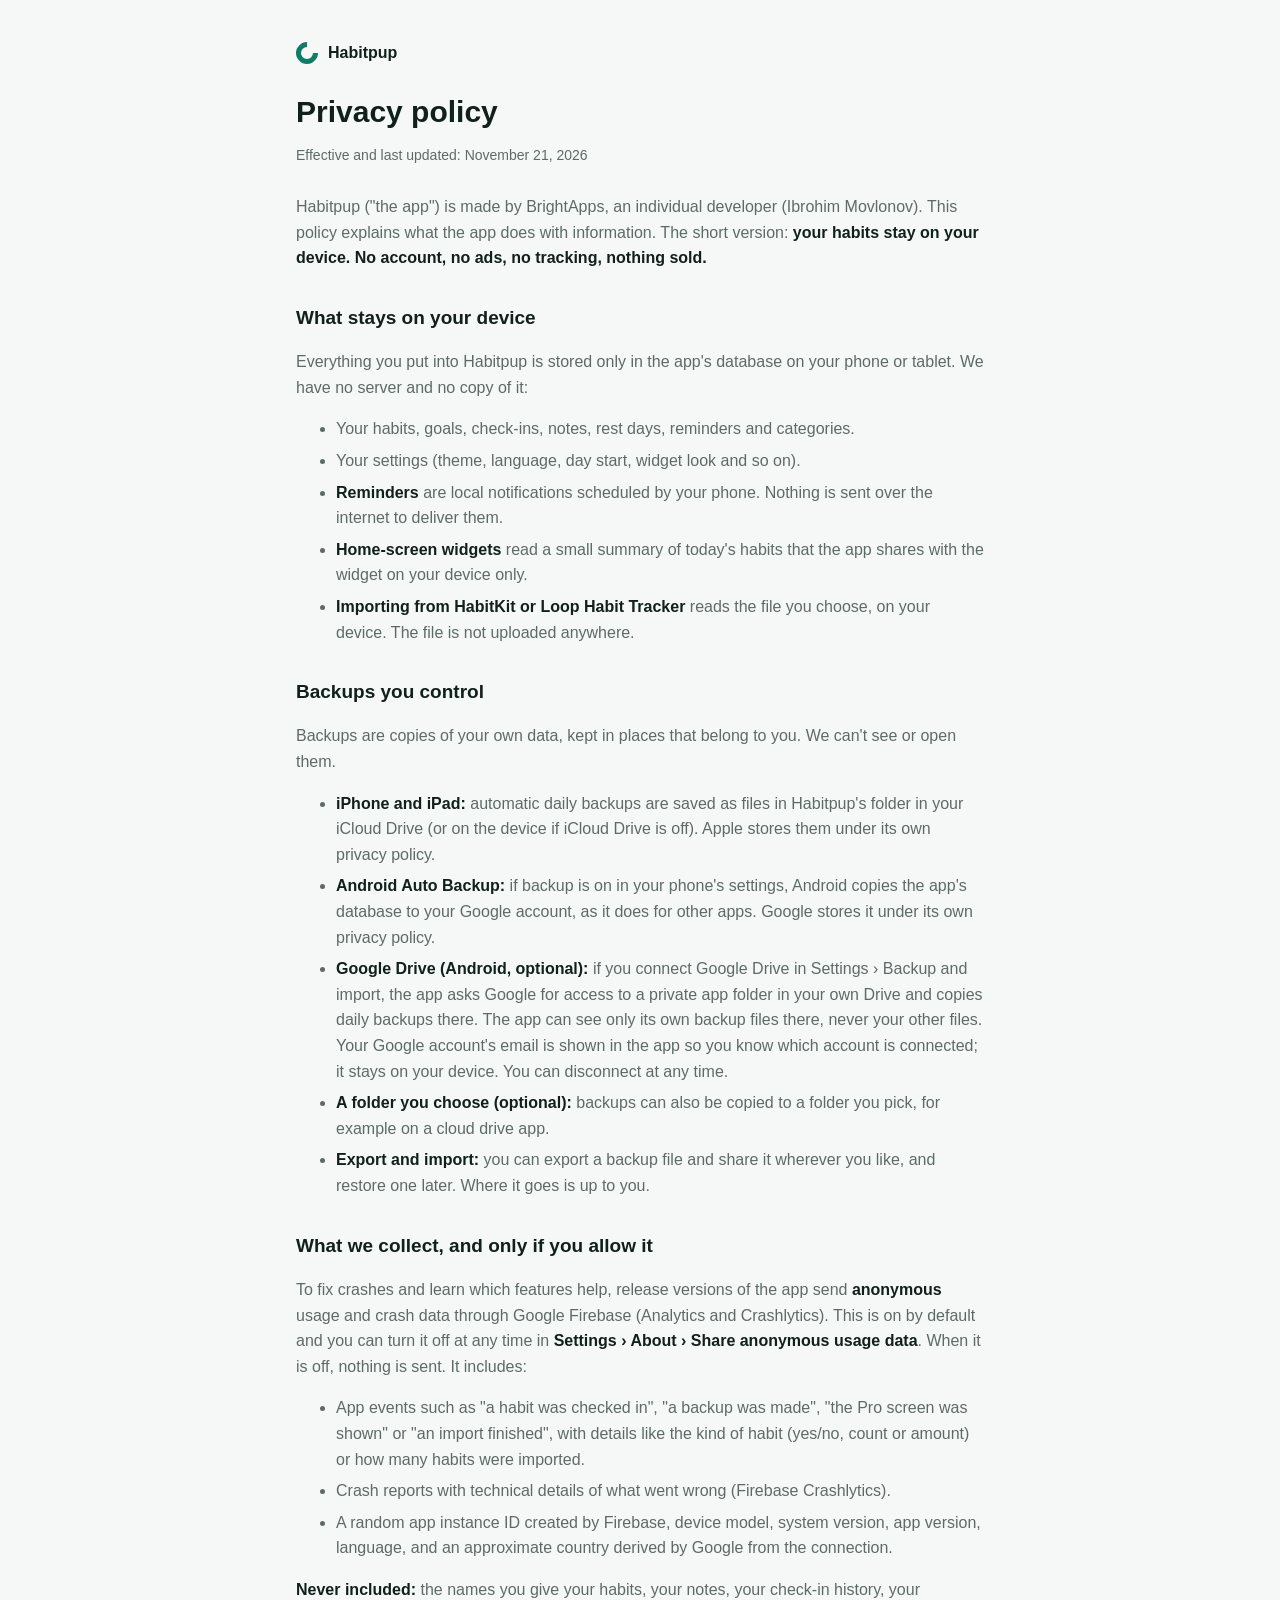
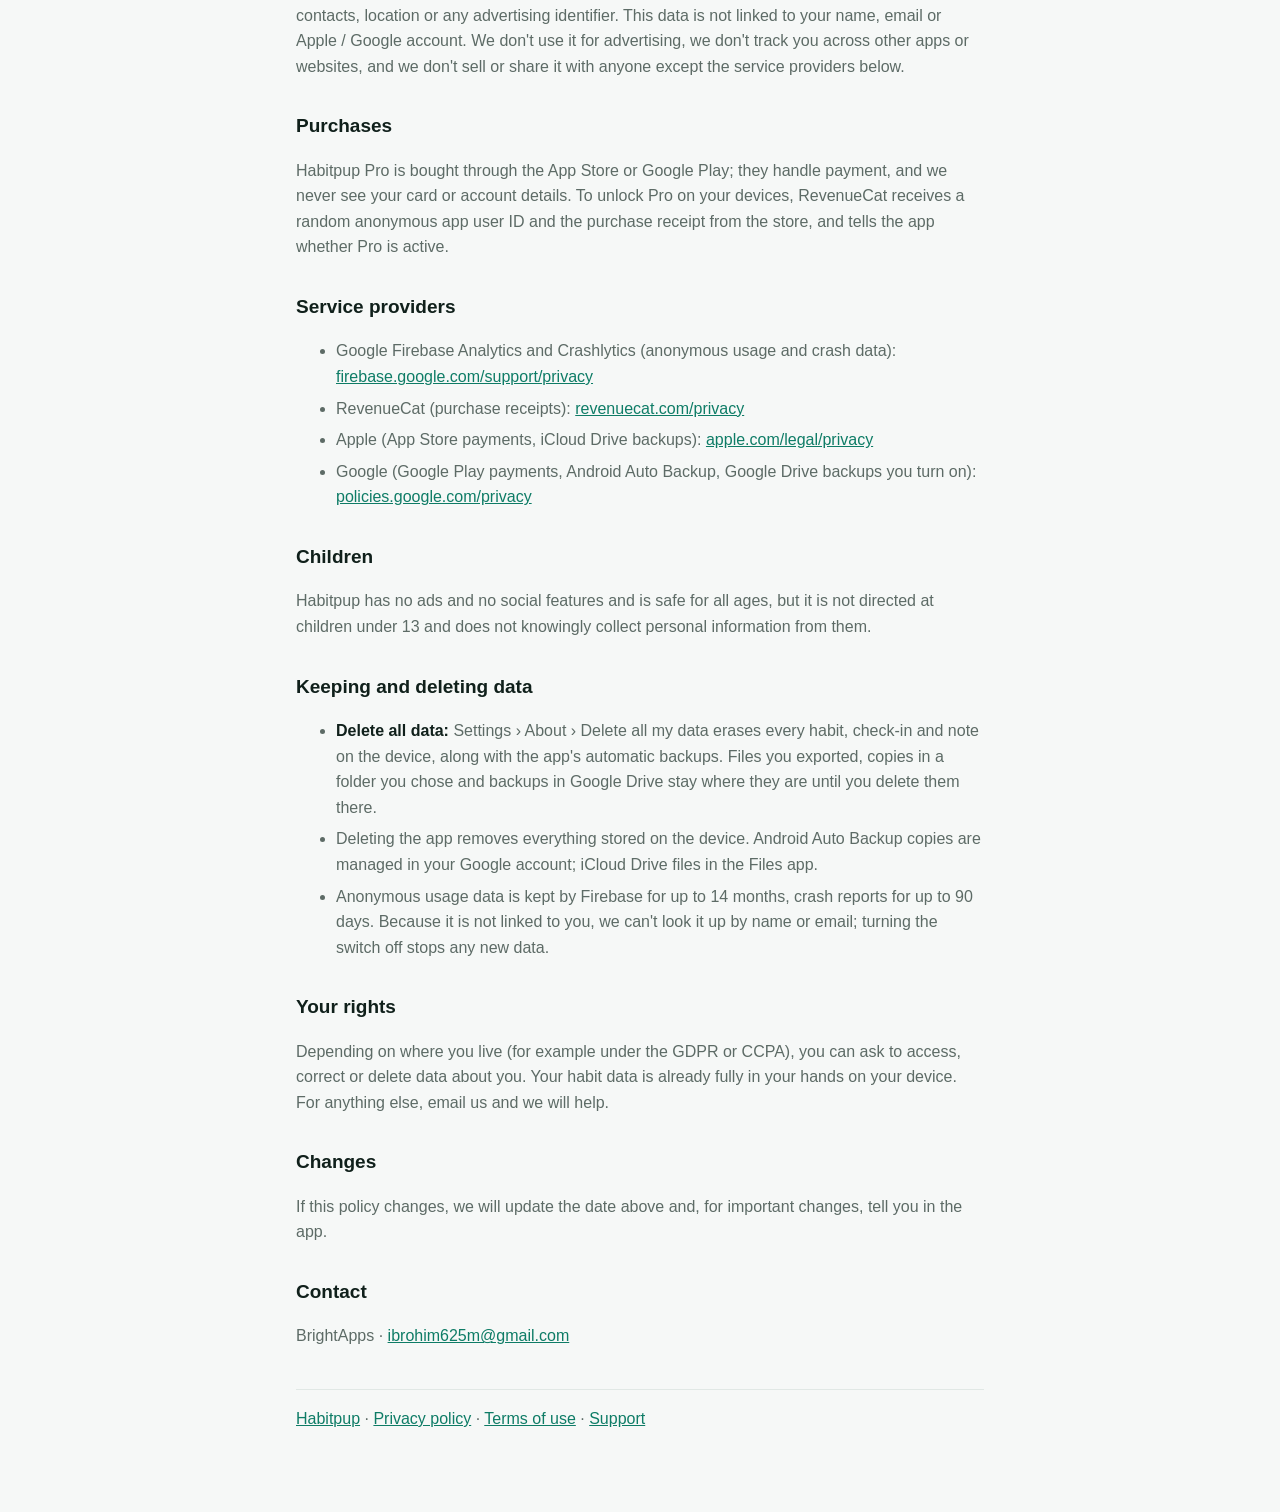
==== privacy/index.html @ d13ddb2b "Habitpup legal pages: privacy, terms, support" ====
<!doctype html>
<html lang="en"><head><meta charset="utf-8"><meta name="viewport" content="width=device-width,initial-scale=1">
<title>Habitpup Privacy</title><meta name="description" content="How Habitpup handles your data: habits stay on your device, no account, no ads.">
<link rel="stylesheet" href="../style.css"></head>
<body><main>
<div class="brand"><span class="ring"></span>Habitpup</div>
<h1>Privacy policy</h1>
<p class="meta">Effective and last updated: November 21, 2026</p>

<p>Habitpup ("the app") is made by BrightApps, an individual developer (Ibrohim Movlonov). This policy explains what the app does with information. The short version: <strong>your habits stay on your device. No account, no ads, no tracking, nothing sold.</strong></p>

<h2>What stays on your device</h2>
<p>Everything you put into Habitpup is stored only in the app's database on your phone or tablet. We have no server and no copy of it:</p>
<ul>
<li>Your habits, goals, check-ins, notes, rest days, reminders and categories.</li>
<li>Your settings (theme, language, day start, widget look and so on).</li>
<li><strong>Reminders</strong> are local notifications scheduled by your phone. Nothing is sent over the internet to deliver them.</li>
<li><strong>Home-screen widgets</strong> read a small summary of today's habits that the app shares with the widget on your device only.</li>
<li><strong>Importing from HabitKit or Loop Habit Tracker</strong> reads the file you choose, on your device. The file is not uploaded anywhere.</li>
</ul>

<h2>Backups you control</h2>
<p>Backups are copies of your own data, kept in places that belong to you. We can't see or open them.</p>
<ul>
<li><strong>iPhone and iPad:</strong> automatic daily backups are saved as files in Habitpup's folder in your iCloud Drive (or on the device if iCloud Drive is off). Apple stores them under its own privacy policy.</li>
<li><strong>Android Auto Backup:</strong> if backup is on in your phone's settings, Android copies the app's database to your Google account, as it does for other apps. Google stores it under its own privacy policy.</li>
<li><strong>Google Drive (Android, optional):</strong> if you connect Google Drive in Settings › Backup and import, the app asks Google for access to a private app folder in your own Drive and copies daily backups there. The app can see only its own backup files there, never your other files. Your Google account's email is shown in the app so you know which account is connected; it stays on your device. You can disconnect at any time.</li>
<li><strong>A folder you choose (optional):</strong> backups can also be copied to a folder you pick, for example on a cloud drive app.</li>
<li><strong>Export and import:</strong> you can export a backup file and share it wherever you like, and restore one later. Where it goes is up to you.</li>
</ul>

<h2>What we collect, and only if you allow it</h2>
<p>To fix crashes and learn which features help, release versions of the app send <strong>anonymous</strong> usage and crash data through Google Firebase (Analytics and Crashlytics). This is on by default and you can turn it off at any time in <strong>Settings › About › Share anonymous usage data</strong>. When it is off, nothing is sent. It includes:</p>
<ul>
<li>App events such as "a habit was checked in", "a backup was made", "the Pro screen was shown" or "an import finished", with details like the kind of habit (yes/no, count or amount) or how many habits were imported.</li>
<li>Crash reports with technical details of what went wrong (Firebase Crashlytics).</li>
<li>A random app instance ID created by Firebase, device model, system version, app version, language, and an approximate country derived by Google from the connection.</li>
</ul>
<p><strong>Never included:</strong> the names you give your habits, your notes, your check-in history, your contacts, location or any advertising identifier. This data is not linked to your name, email or Apple / Google account. We don't use it for advertising, we don't track you across other apps or websites, and we don't sell or share it with anyone except the service providers below.</p>

<h2>Purchases</h2>
<p>Habitpup Pro is bought through the App Store or Google Play; they handle payment, and we never see your card or account details. To unlock Pro on your devices, RevenueCat receives a random anonymous app user ID and the purchase receipt from the store, and tells the app whether Pro is active.</p>

<h2>Service providers</h2>
<ul>
<li>Google Firebase Analytics and Crashlytics (anonymous usage and crash data): <a href="https://firebase.google.com/support/privacy">firebase.google.com/support/privacy</a></li>
<li>RevenueCat (purchase receipts): <a href="https://www.revenuecat.com/privacy">revenuecat.com/privacy</a></li>
<li>Apple (App Store payments, iCloud Drive backups): <a href="https://www.apple.com/legal/privacy/">apple.com/legal/privacy</a></li>
<li>Google (Google Play payments, Android Auto Backup, Google Drive backups you turn on): <a href="https://policies.google.com/privacy">policies.google.com/privacy</a></li>
</ul>

<h2>Children</h2>
<p>Habitpup has no ads and no social features and is safe for all ages, but it is not directed at children under 13 and does not knowingly collect personal information from them.</p>

<h2>Keeping and deleting data</h2>
<ul>
<li><strong>Delete all data:</strong> Settings › About › Delete all my data erases every habit, check-in and note on the device, along with the app's automatic backups. Files you exported, copies in a folder you chose and backups in Google Drive stay where they are until you delete them there.</li>
<li>Deleting the app removes everything stored on the device. Android Auto Backup copies are managed in your Google account; iCloud Drive files in the Files app.</li>
<li>Anonymous usage data is kept by Firebase for up to 14 months, crash reports for up to 90 days. Because it is not linked to you, we can't look it up by name or email; turning the switch off stops any new data.</li>
</ul>

<h2>Your rights</h2>
<p>Depending on where you live (for example under the GDPR or CCPA), you can ask to access, correct or delete data about you. Your habit data is already fully in your hands on your device. For anything else, email us and we will help.</p>

<h2>Changes</h2>
<p>If this policy changes, we will update the date above and, for important changes, tell you in the app.</p>

<h2>Contact</h2>
<p>BrightApps · <a href="mailto:ibrohim625m@gmail.com">ibrohim625m@gmail.com</a></p>
<hr><p><a href="../">Habitpup</a> · <a href="../privacy/">Privacy policy</a> · <a href="../terms/">Terms of use</a> · <a href="../support/">Support</a></p>
</main></body></html>
---- style.css ----
:root{--bg:#0B1411;--text:#EEF5F2;--text2:#A2B2AC;--line:#1E2C27;--accent:#3FE0B0}
@media (prefers-color-scheme:light){:root{--bg:#F6F8F7;--text:#10201B;--text2:#5D6B66;--line:#E1E8E5;--accent:#0E7C66}}
*{box-sizing:border-box}
body{margin:0;background:var(--bg);color:var(--text);font:16px/1.6 -apple-system,BlinkMacSystemFont,"Segoe UI",Inter,Roboto,sans-serif}
main{max-width:720px;margin:0 auto;padding:40px 16px 64px}
h1{font-size:30px;line-height:1.2;margin:0 0 6px}
h2{font-size:19px;margin:32px 0 8px}
p,li{color:var(--text2)}
li{margin-bottom:6px}
strong{color:var(--text)}
a{color:var(--accent)}
table{border-collapse:collapse;width:100%;margin:8px 0 16px;font-size:15px}
th,td{text-align:left;padding:8px 10px;border-bottom:1px solid var(--line);color:var(--text2);vertical-align:top}
th{color:var(--text)}
.meta{color:var(--text2);font-size:14px;margin-bottom:28px}
.brand{display:flex;align-items:center;gap:10px;font-weight:600;margin-bottom:28px}
.ring{width:22px;height:22px;border-radius:50%;border:5px solid var(--accent);border-right-color:transparent;transform:rotate(-45deg)}
hr{border:0;border-top:1px solid var(--line);margin:40px 0 16px}
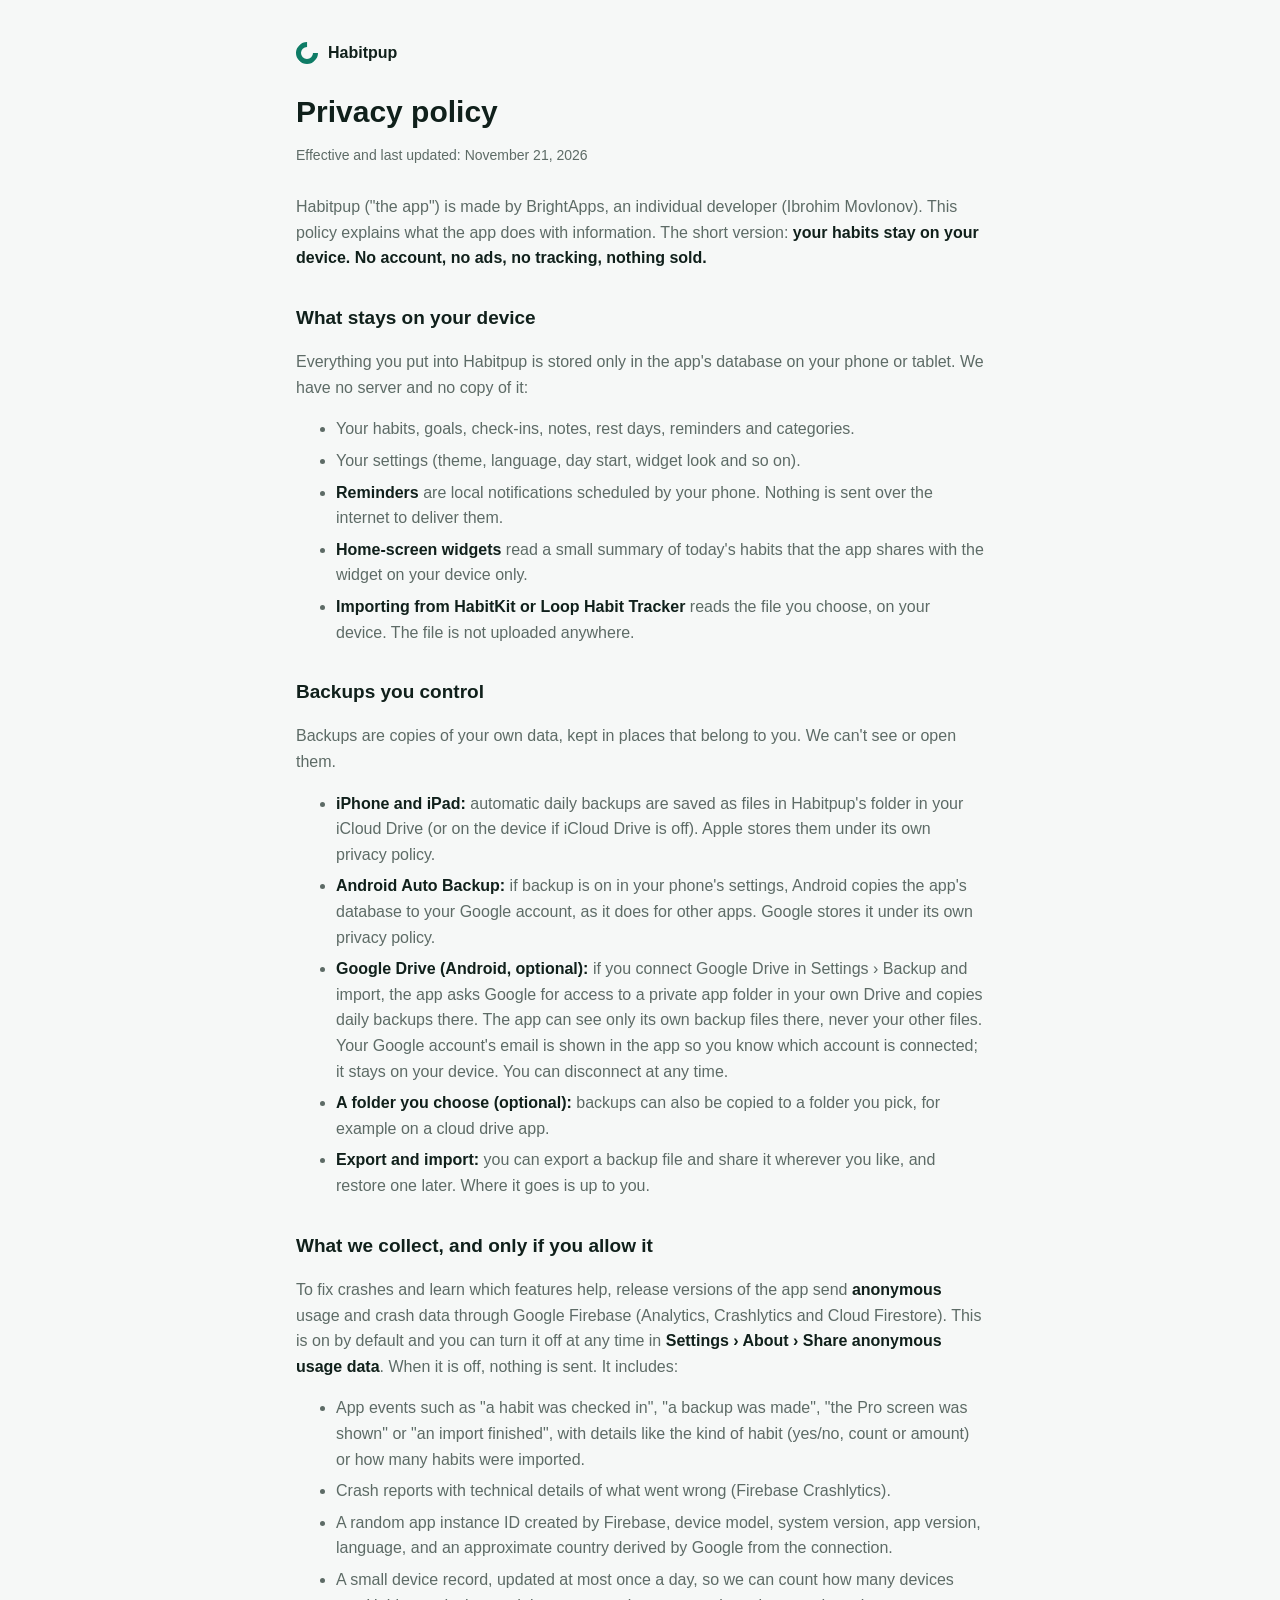
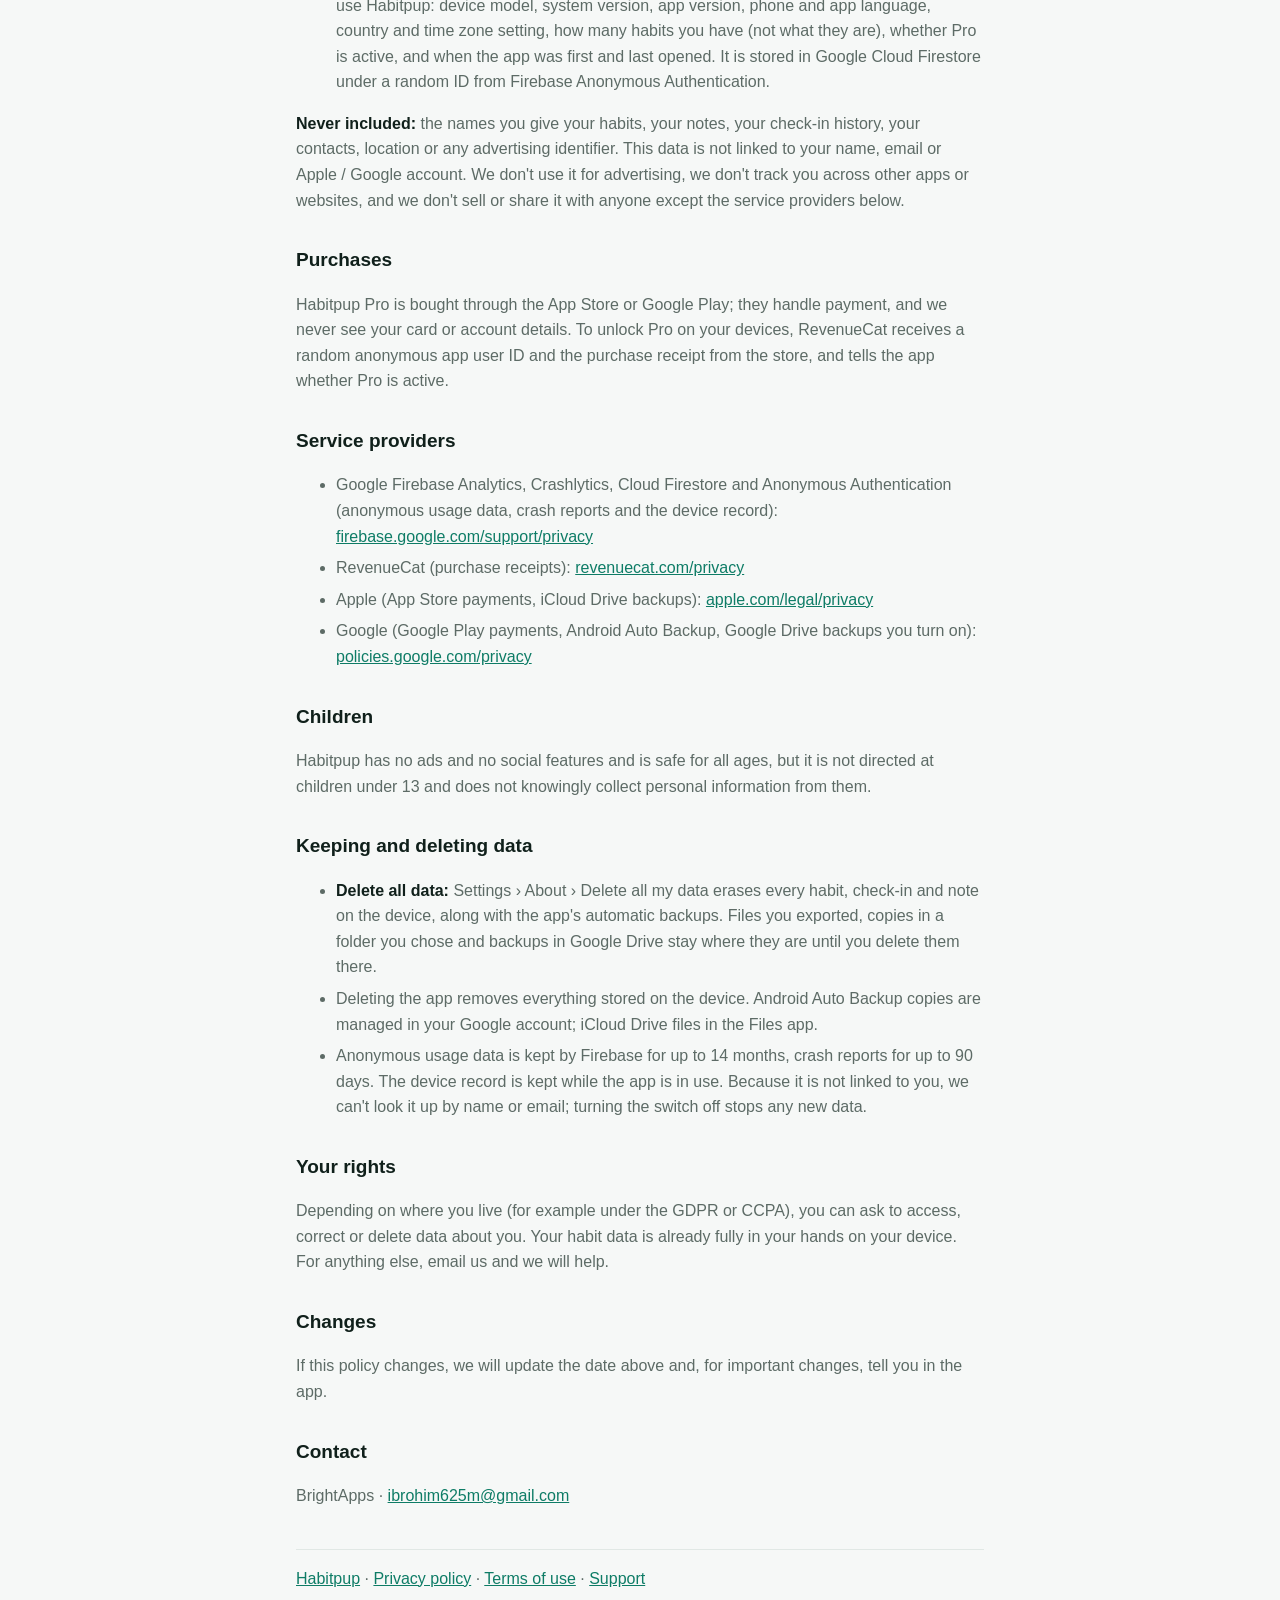
==== commit 4b12966c: "Privacy: device record in Firestore" ====
--- a/privacy/index.html
+++ b/privacy/index.html
@@ -30,11 +30,12 @@
 </ul>
 
 <h2>What we collect, and only if you allow it</h2>
-<p>To fix crashes and learn which features help, release versions of the app send <strong>anonymous</strong> usage and crash data through Google Firebase (Analytics and Crashlytics). This is on by default and you can turn it off at any time in <strong>Settings › About › Share anonymous usage data</strong>. When it is off, nothing is sent. It includes:</p>
+<p>To fix crashes and learn which features help, release versions of the app send <strong>anonymous</strong> usage and crash data through Google Firebase (Analytics, Crashlytics and Cloud Firestore). This is on by default and you can turn it off at any time in <strong>Settings › About › Share anonymous usage data</strong>. When it is off, nothing is sent. It includes:</p>
 <ul>
 <li>App events such as "a habit was checked in", "a backup was made", "the Pro screen was shown" or "an import finished", with details like the kind of habit (yes/no, count or amount) or how many habits were imported.</li>
 <li>Crash reports with technical details of what went wrong (Firebase Crashlytics).</li>
 <li>A random app instance ID created by Firebase, device model, system version, app version, language, and an approximate country derived by Google from the connection.</li>
+<li>A small device record, updated at most once a day, so we can count how many devices use Habitpup: device model, system version, app version, phone and app language, country and time zone setting, how many habits you have (not what they are), whether Pro is active, and when the app was first and last opened. It is stored in Google Cloud Firestore under a random ID from Firebase Anonymous Authentication.</li>
 </ul>
 <p><strong>Never included:</strong> the names you give your habits, your notes, your check-in history, your contacts, location or any advertising identifier. This data is not linked to your name, email or Apple / Google account. We don't use it for advertising, we don't track you across other apps or websites, and we don't sell or share it with anyone except the service providers below.</p>
 
@@ -43,7 +44,7 @@
 
 <h2>Service providers</h2>
 <ul>
-<li>Google Firebase Analytics and Crashlytics (anonymous usage and crash data): <a href="https://firebase.google.com/support/privacy">firebase.google.com/support/privacy</a></li>
+<li>Google Firebase Analytics, Crashlytics, Cloud Firestore and Anonymous Authentication (anonymous usage data, crash reports and the device record): <a href="https://firebase.google.com/support/privacy">firebase.google.com/support/privacy</a></li>
 <li>RevenueCat (purchase receipts): <a href="https://www.revenuecat.com/privacy">revenuecat.com/privacy</a></li>
 <li>Apple (App Store payments, iCloud Drive backups): <a href="https://www.apple.com/legal/privacy/">apple.com/legal/privacy</a></li>
 <li>Google (Google Play payments, Android Auto Backup, Google Drive backups you turn on): <a href="https://policies.google.com/privacy">policies.google.com/privacy</a></li>
@@ -56,7 +57,7 @@
 <ul>
 <li><strong>Delete all data:</strong> Settings › About › Delete all my data erases every habit, check-in and note on the device, along with the app's automatic backups. Files you exported, copies in a folder you chose and backups in Google Drive stay where they are until you delete them there.</li>
 <li>Deleting the app removes everything stored on the device. Android Auto Backup copies are managed in your Google account; iCloud Drive files in the Files app.</li>
-<li>Anonymous usage data is kept by Firebase for up to 14 months, crash reports for up to 90 days. Because it is not linked to you, we can't look it up by name or email; turning the switch off stops any new data.</li>
+<li>Anonymous usage data is kept by Firebase for up to 14 months, crash reports for up to 90 days. The device record is kept while the app is in use. Because it is not linked to you, we can't look it up by name or email; turning the switch off stops any new data.</li>
 </ul>
 
 <h2>Your rights</h2>
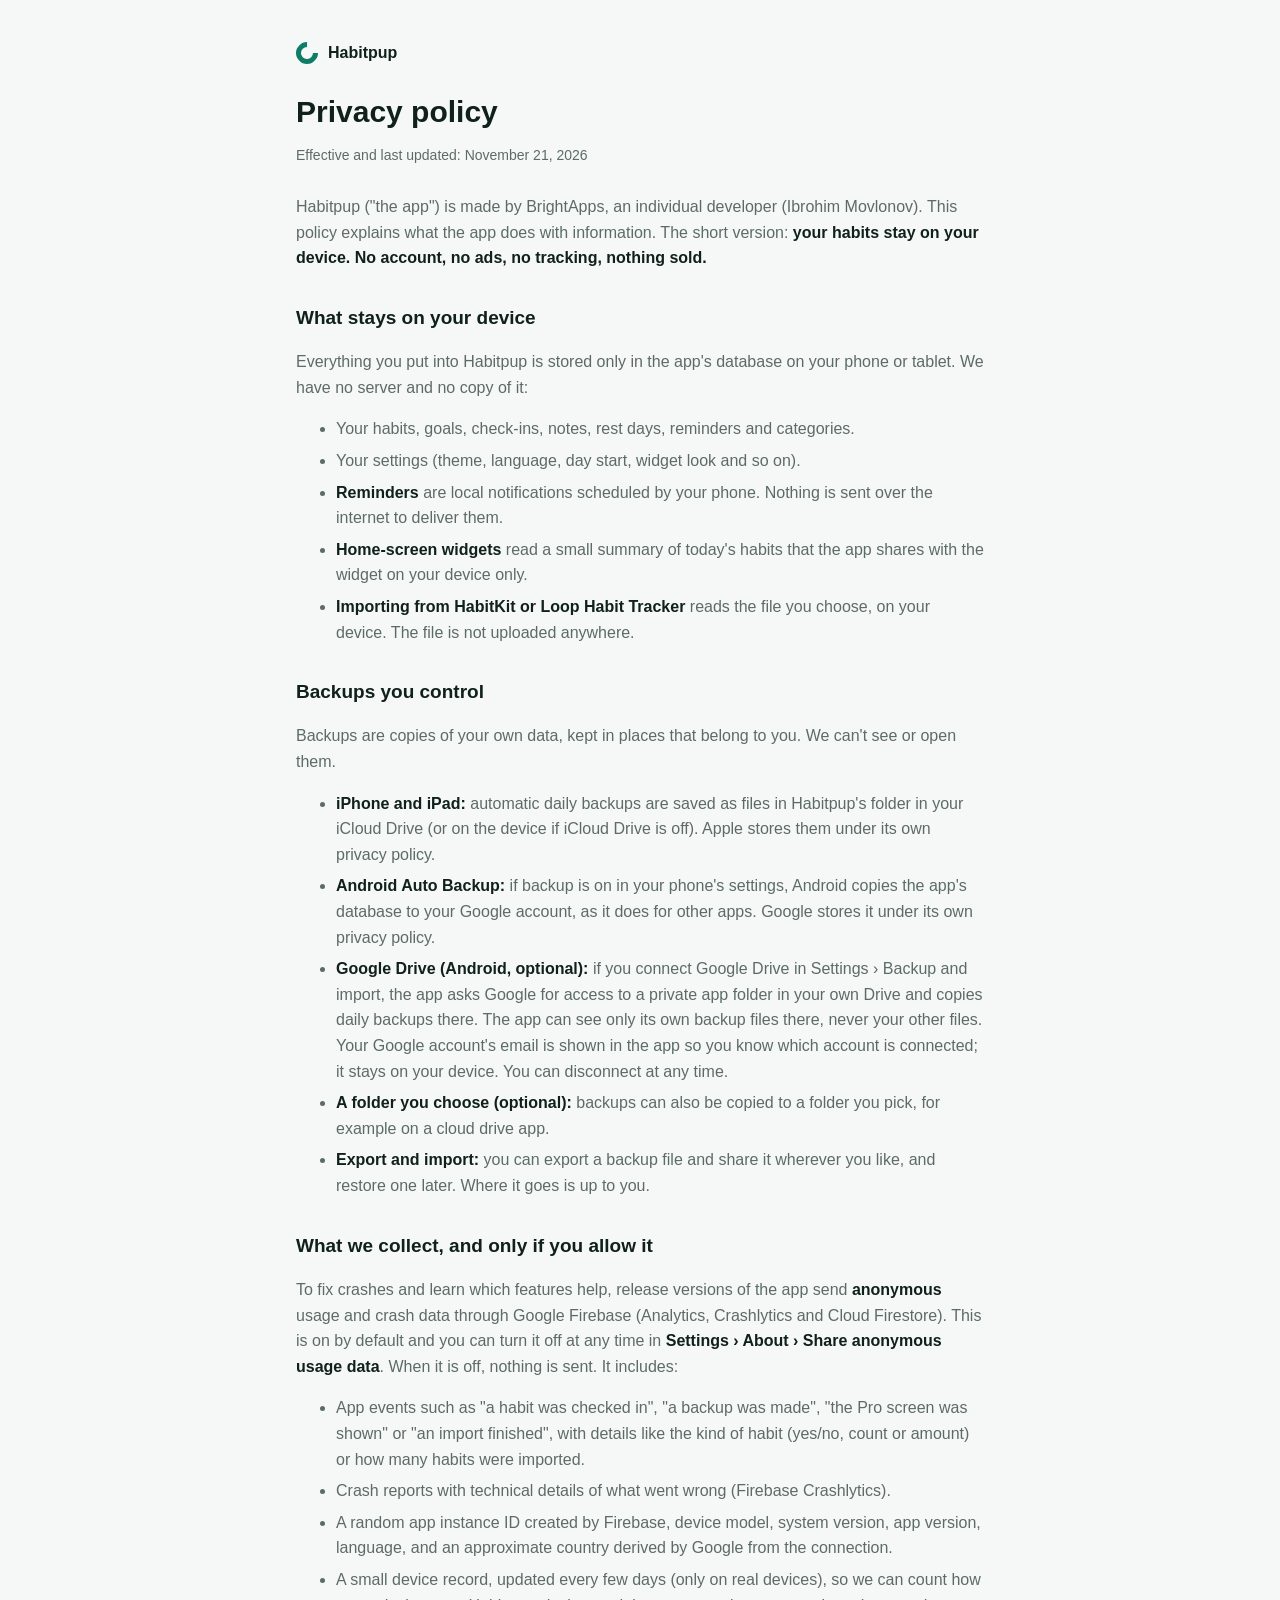
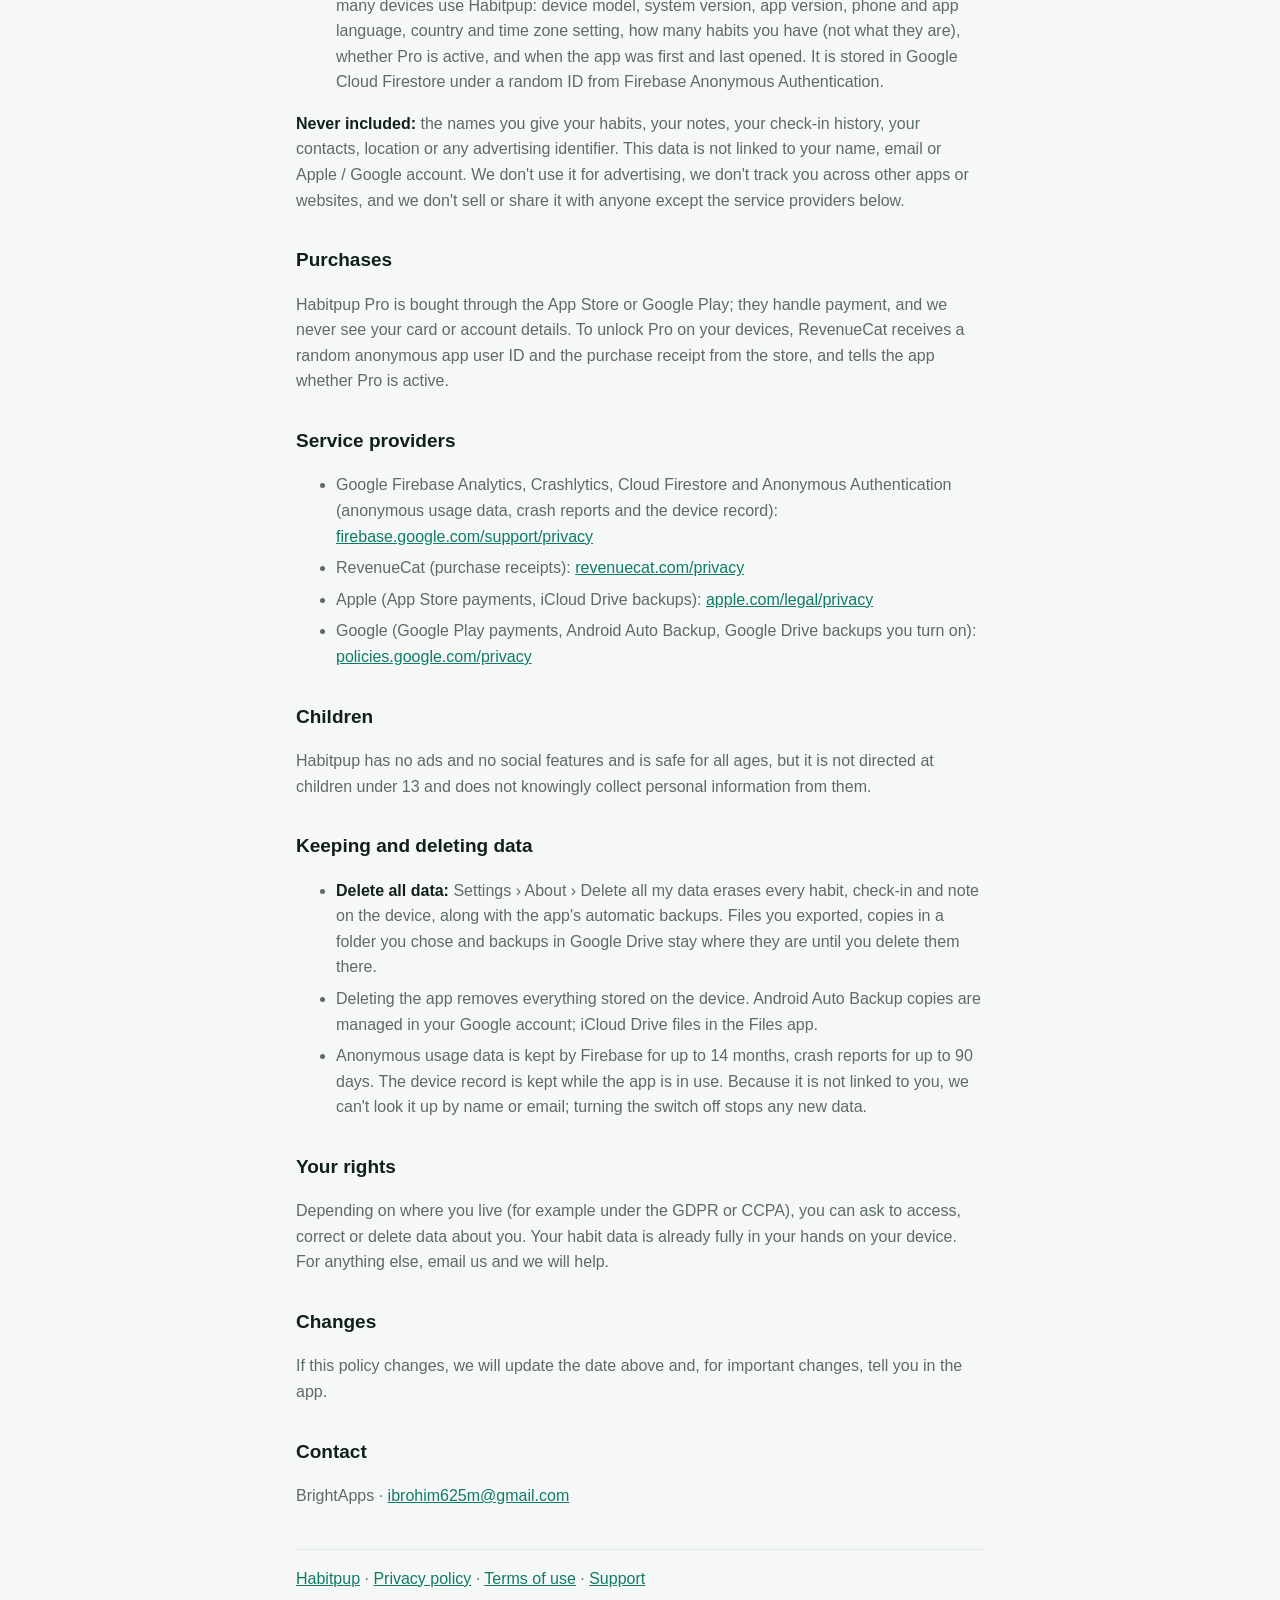
==== commit ca7b2555: "Privacy: device record every few days" ====
--- a/privacy/index.html
+++ b/privacy/index.html
@@ -35,7 +35,7 @@
 <li>App events such as "a habit was checked in", "a backup was made", "the Pro screen was shown" or "an import finished", with details like the kind of habit (yes/no, count or amount) or how many habits were imported.</li>
 <li>Crash reports with technical details of what went wrong (Firebase Crashlytics).</li>
 <li>A random app instance ID created by Firebase, device model, system version, app version, language, and an approximate country derived by Google from the connection.</li>
-<li>A small device record, updated at most once a day, so we can count how many devices use Habitpup: device model, system version, app version, phone and app language, country and time zone setting, how many habits you have (not what they are), whether Pro is active, and when the app was first and last opened. It is stored in Google Cloud Firestore under a random ID from Firebase Anonymous Authentication.</li>
+<li>A small device record, updated every few days (only on real devices), so we can count how many devices use Habitpup: device model, system version, app version, phone and app language, country and time zone setting, how many habits you have (not what they are), whether Pro is active, and when the app was first and last opened. It is stored in Google Cloud Firestore under a random ID from Firebase Anonymous Authentication.</li>
 </ul>
 <p><strong>Never included:</strong> the names you give your habits, your notes, your check-in history, your contacts, location or any advertising identifier. This data is not linked to your name, email or Apple / Google account. We don't use it for advertising, we don't track you across other apps or websites, and we don't sell or share it with anyone except the service providers below.</p>
 
